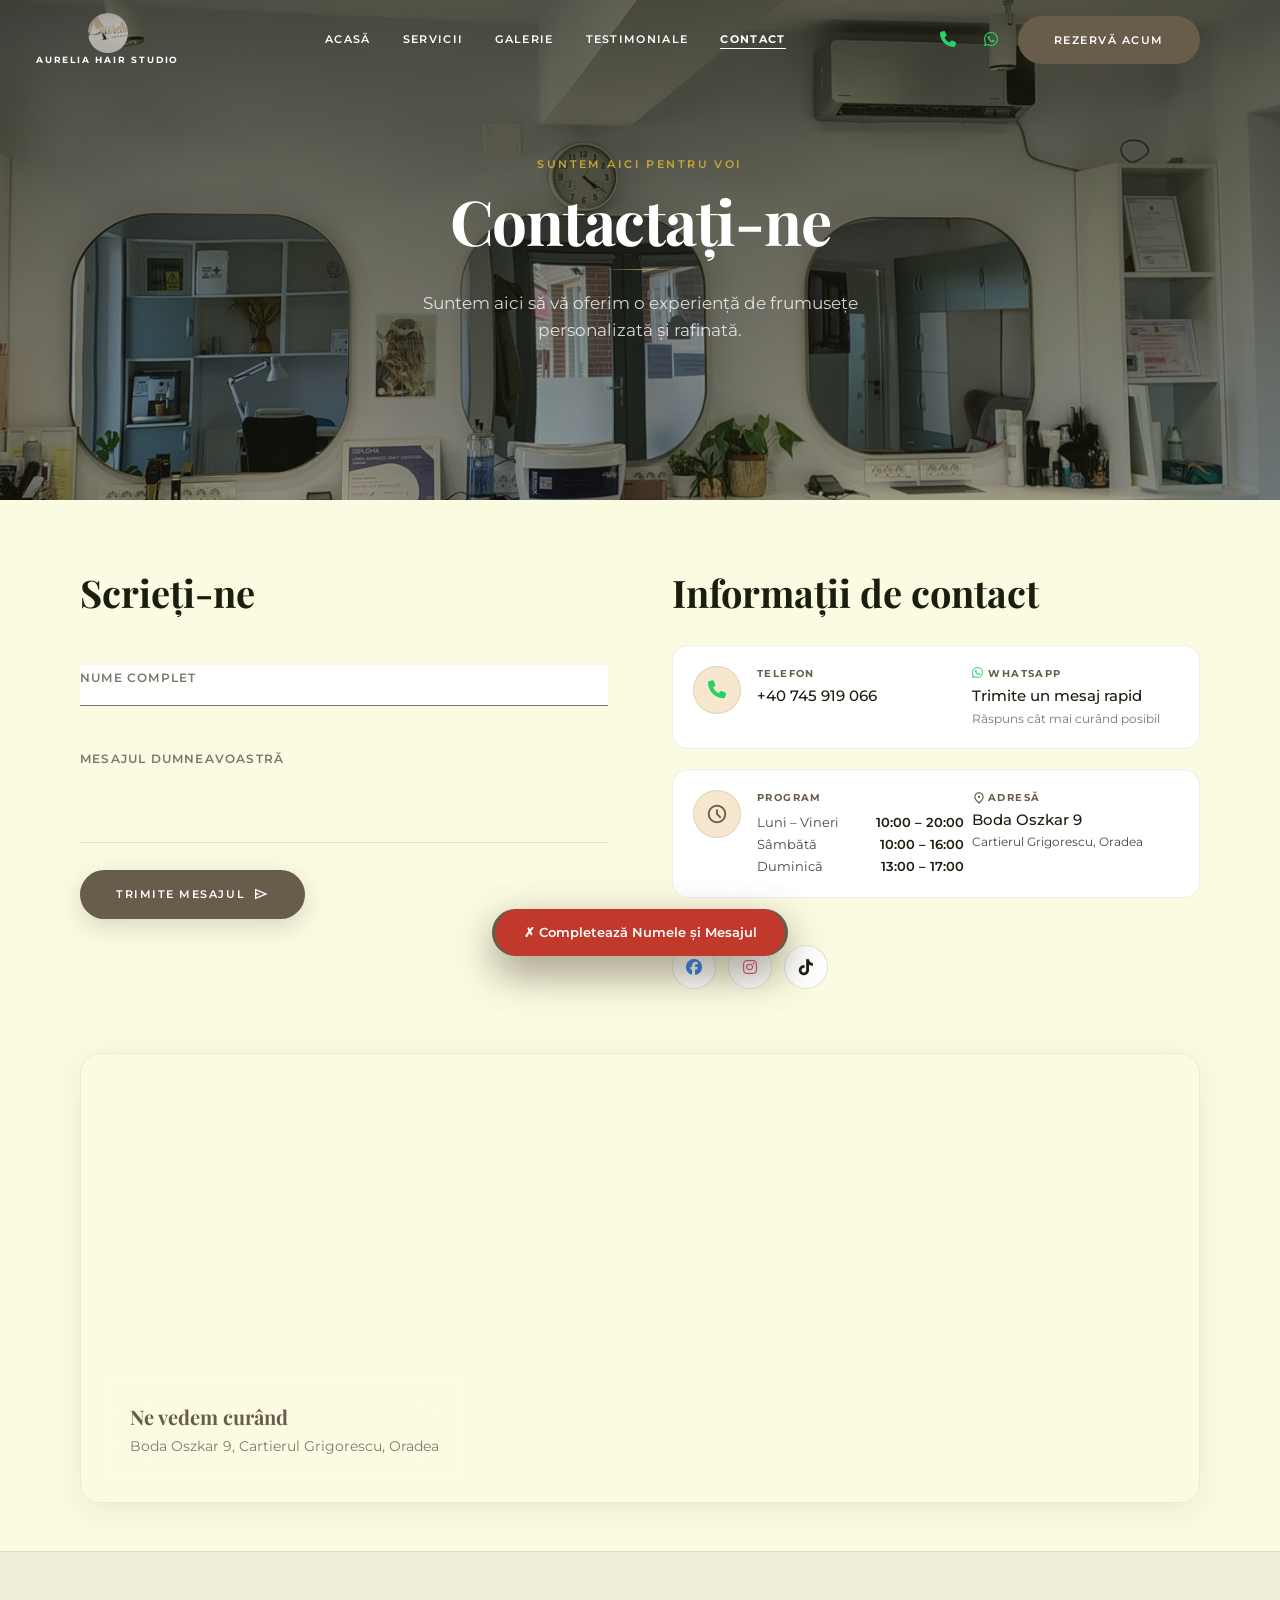
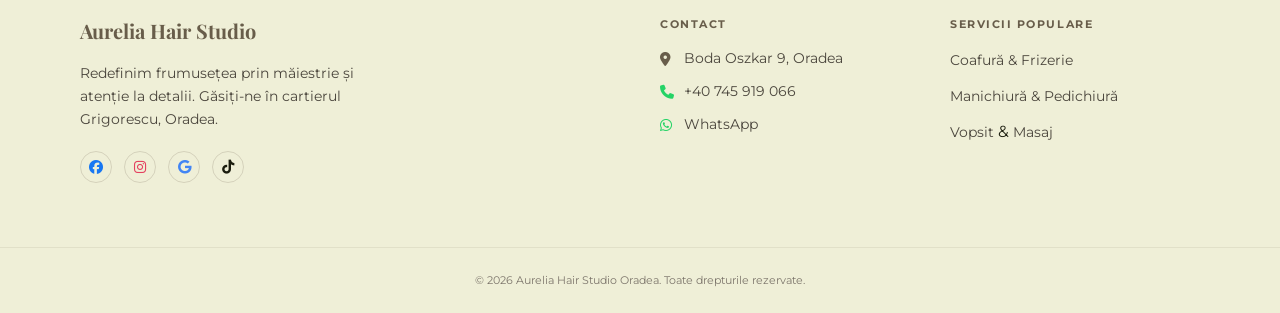
==== Contact.html @ ef30b787 "Primer commit: web Aurelia Hair Studio" ====
<!DOCTYPE html>
<html class="light" lang="ro">
<head>
<meta charset="utf-8"/>
<meta content="width=device-width, initial-scale=1.0" name="viewport"/>
<title>Contact – Aurelia Hair Studio Oradea</title>
<meta name="description" content="Contactează Aurelia Hair Studio Oradea. Boda Oszkar 9, Cartierul Grigorescu. Telefon, WhatsApp, formular de contact și hartă."/>
<script src="js/tailwind.min.js"></script>
<link href="css/fonts.css" rel="stylesheet"/>
<link href="css/material-symbols.css" rel="stylesheet"/>
<link rel="stylesheet" href="css/fontawesome.min.css"/>
<script type="application/ld+json">
{
  "@context": "https://schema.org",
  "@type": "HairSalon",
  "@id": "https://AureliaHairStudio.ro",
  "name": "Aurelia Hair Studio",
  "description": "Coafură, manichiură, masaj și tratamente de lux în Oradea.",
  "image": "https://AureliaHairStudio.ro/images/Logo1.jpg",
  "url": "https://AureliaHairStudio.ro",
  "telephone": "+40-745-919-066",
  "email": "contact@aureliahairstudio.ro",
  "address": {
    "@type": "PostalAddress",
    "streetAddress": "Boda Oszkar 9",
    "addressLocality": "Oradea",
    "addressRegion": "Bihor",
    "postalCode": "410047",
    "addressCountry": "RO"
  },
  "geo": {
    "@type": "GeoCoordinates",
    "latitude": 47.0261015,
    "longitude": 21.9328077
  },
  "openingHoursSpecification": [
    {
      "@type": "OpeningHoursSpecification",
      "dayOfWeek": ["Monday", "Tuesday", "Wednesday", "Thursday", "Friday"],
      "opens": "10:00",
      "closes": "20:00"
    },
    {
      "@type": "OpeningHoursSpecification",
      "dayOfWeek": "Saturday",
      "opens": "10:00",
      "closes": "16:00"
    },
    {
      "@type": "OpeningHoursSpecification",
      "dayOfWeek": "Sunday",
      "opens": "13:00",
      "closes": "17:00"
    }
  ],
  "priceRange": "$$",
  "areaServed": {
    "@type": "City",
    "name": "Oradea"
  },
  "sameAs": [
    "https://www.facebook.com/profile.php?id=61572801821095",
    "https://www.instagram.com/aureliamoga749",
    "https://www.tiktok.com/@aurelia.moga46"
  ],
  "hasOfferCatalog": {
    "@type": "OfferCatalog",
    "name": "Servicii Aurelia Hair Studio",
    "itemListElement": [
      {
        "@type": "Offer",
        "itemOffered": {
          "@type": "Service",
          "name": "Coafură & Frizerie",
          "description": "Tuns, aranjat din perie, coafat ocazii, împletituri"
        }
      },
      {
        "@type": "Offer",
        "itemOffered": {
          "@type": "Service",
          "name": "Vopsit",
          "description": "Vopsit, balayage, airtouch, suvițat, nuanțare"
        }
      },
      {
        "@type": "Offer",
        "itemOffered": {
          "@type": "Service",
          "name": "Masaj",
          "description": "Masaj relaxare, masaj terapeutic, tratamente faciale"
        }
      },
      {
        "@type": "Offer",
        "itemOffered": {
          "@type": "Service",
          "name": "Manichiură & Pedichiură",
          "description": "Manichiură simplă, semi-permanentă, gel"
        }
      }
    ]
  },
  "aggregateRating": {
    "@type": "AggregateRating",
    "ratingValue": "4.9",
    "bestRating": "5",
    "ratingCount": "500"
  }
}
</script>
<script id="tailwind-config">
  tailwind.config={darkMode:"class",theme:{extend:{colors:{"gold":"#D4AF37","background":"#fbfbe2","surface-container":"#efefd7","surface-container-low":"#f5f5dc","surface":"#fbfbe2","primary":"#685d4a","on-primary":"#ffffff","primary-container":"#f7e7ce","on-primary-container":"#726753","on-surface":"#1b1d0e","on-surface-variant":"#4b463d","primary-fixed":"#f0e0c8","outline":"#7d766c","secondary":"#7b5455","secondary-container":"#fecbcb"},spacing:{"section-gap":"120px","margin-desktop":"80px","margin-mobile":"20px"}}}}
</script>
<style>
  :root{--gold:#D4AF37;--primary:#685d4a;}
  *{box-sizing:border-box;}
  html{scroll-behavior:smooth;}
  body{font-family:'Montserrat',sans-serif;background:#fbfbe2;color:#1b1d0e;overflow-x:hidden;}

  .nav-link{font-family:'Montserrat',sans-serif;font-size:11px;font-weight:600;letter-spacing:0.12em;text-transform:uppercase;color:#4b463d;transition:color 0.3s;position:relative;padding-bottom:2px;}
  .nav-link::after{content:'';position:absolute;bottom:0;left:0;width:100%;height:1px;background:var(--gold);transform:scaleX(0);transform-origin:left;transition:transform 0.3s;}
  .nav-link:hover::after,.nav-link.active::after{transform:scaleX(1);}
  .nav-link:hover,.nav-link.active{color:var(--primary);}
  .nav-link.active{font-weight:700;}
  #site-header:not(.scrolled) .nav-link,
  #site-header:not(.scrolled) .nav-link.active{color:#fff;}
  #site-header:not(.scrolled) .nav-link::after{background:#fff;}
  #site-header:not(.scrolled) .nav-link:hover{color:rgba(255,255,255,0.75);}
  .brand-label{color:var(--primary);}
  #site-header:not(.scrolled) .brand-label{color:#fff;}

  .gold-line{height:1px;background:linear-gradient(90deg,transparent,var(--gold),transparent);opacity:0.35;}
  .eyebrow{font-family:'Montserrat',sans-serif;font-size:11px;font-weight:600;letter-spacing:0.18em;text-transform:uppercase;color:var(--gold);display:block;margin-bottom:0.75rem;}

  /* MOBILE MENU */
  #mobile-menu{position:fixed;inset:0;background:rgba(251,251,226,0.97);backdrop-filter:blur(20px);z-index:200;display:flex;flex-direction:column;align-items:center;justify-content:center;gap:2rem;transform:translateX(100%);transition:transform 0.4s cubic-bezier(.77,0,.18,1);}
  #mobile-menu.open{transform:translateX(0);}
  .mobile-nav-link{font-family:'Playfair Display',serif;font-size:2rem;font-weight:600;color:var(--primary);transition:opacity 0.2s;}
  .mobile-nav-link:hover{opacity:0.7;}

  /* BTN */
  .btn-primary{display:inline-flex;align-items:center;gap:0.5rem;background:var(--primary);color:#fff;font-family:'Montserrat',sans-serif;font-size:11px;font-weight:600;letter-spacing:0.14em;text-transform:uppercase;padding:1rem 2.25rem;border-radius:9999px;transition:all 0.3s;box-shadow:0 8px 24px rgba(104,93,74,0.22);}
  .btn-primary:hover{background:#574e3d;transform:translateY(-2px);box-shadow:0 16px 40px rgba(104,93,74,0.32);}
  .btn-primary:active{transform:scale(0.97);}

  /* FORM – Quiet inputs */
  .quiet-input{
    border:none;
    border-bottom:1px solid rgba(212,175,55,0.35);
    background:transparent;
    border-radius:0;
    padding:12px 0;
    width:100%;
    font-family:'Montserrat',sans-serif;
    font-size:15px;
    color:#1b1d0e;
    transition:all 0.3s;
    outline:none;
  }
  .quiet-input::placeholder{color:#7d766c;}
  .quiet-input:focus{
    border-bottom:2px solid var(--primary);
    box-shadow:none;
  }
  textarea.quiet-input{resize:none;}

  /* INPUT GROUP label animation */
  .input-group{position:relative;padding-top:20px;}
  .input-group label{
    position:absolute;
    top:24px;left:0;
    font-family:'Montserrat',sans-serif;
    font-size:12px;font-weight:600;
    letter-spacing:0.1em;text-transform:uppercase;
    color:#7d766c;
    transition:all 0.3s;
    pointer-events:none;
  }
  .input-group input:not(:placeholder-shown) ~ label,
  .input-group input:focus ~ label,
  .input-group textarea:not(:placeholder-shown) ~ label,
  .input-group textarea:focus ~ label{
    top:0;font-size:10px;color:var(--primary);letter-spacing:0.14em;
  }

  /* INFO CARD */
  .info-card{
    display:flex;
    align-items:flex-start;
    gap:1rem;
    padding:1.25rem;
    border-radius:1rem;
    border:1px solid rgba(104,93,74,0.1);
    background:#fff;
    transition:transform 0.3s,box-shadow 0.3s;
  }
  .info-card:hover{transform:translateY(-3px);box-shadow:0 12px 32px rgba(104,93,74,0.09);}
  .info-icon{
    width:48px;height:48px;
    border-radius:50%;
    border:1px solid rgba(104,93,74,0.15);
    background:#f7e7ce;
    display:flex;align-items:center;justify-content:center;
    flex-shrink:0;
  }

  /* REVEAL */
  .reveal{opacity:0;transform:translateY(24px);transition:opacity 0.75s cubic-bezier(.2,0,.2,1),transform 0.75s cubic-bezier(.2,0,.2,1);}
  .reveal.visible{opacity:1;transform:translateY(0);}
  .reveal-left{opacity:0;transform:translateX(-28px);transition:opacity 0.8s cubic-bezier(.2,0,.2,1),transform 0.8s cubic-bezier(.2,0,.2,1);}
  .reveal-left.visible{opacity:1;transform:translateX(0);}
  .reveal-right{opacity:0;transform:translateX(28px);transition:opacity 0.8s cubic-bezier(.2,0,.2,1),transform 0.8s cubic-bezier(.2,0,.2,1);}
  .reveal-right.visible{opacity:1;transform:translateX(0);}
  .delay-100{transition-delay:0.1s;}.delay-200{transition-delay:0.2s;}.delay-300{transition-delay:0.3s;}

  footer a:hover{color:var(--primary);}

  /* MAP */
  .map-wrapper{
    border-radius:1.25rem;
    overflow:hidden;
    border:1px solid rgba(104,93,74,0.1);
    box-shadow:0 8px 32px rgba(104,93,74,0.1);
    position:relative;
  }

  /* TOASTS */
  #success-toast, #error-toast{
    position:fixed;
    bottom:24px;left:50%;
    transform:translateX(-50%) translateY(80px);
    color:#fff;
    font-family:'Montserrat',sans-serif;font-size:13px;font-weight:600;
    padding:14px 28px;border-radius:9999px;
    box-shadow:0 16px 40px rgba(104,93,74,0.35);
    z-index:999;
    transition:transform 0.4s cubic-bezier(.2,0,.2,1);
    pointer-events:none;
    white-space:nowrap;
  }
  #success-toast{background:#685d4a;}
  #error-toast{background:#c0392b;}
  #success-toast.show, #error-toast.show{transform:translateX(-50%) translateY(0);}
  .skip-link{position:absolute;top:-100%;left:50%;transform:translateX(-50%);background:var(--primary);color:#fff;padding:12px 24px;border-radius:0 0 8px 8px;font-family:'Montserrat',sans-serif;font-size:13px;font-weight:600;z-index:9999;text-decoration:none;transition:top 0.2s;}.skip-link:focus{top:0;}
</style>
</head>
<body>
<a href="#main-content" class="skip-link">Salt la conținut</a>

<!-- TOASTS -->
<div id="success-toast" role="status" aria-live="polite">✓ Redirecționare către WhatsApp...</div>
<div id="error-toast" role="alert" aria-live="assertive">✗ Completează Numele și Mesajul</div>

<!-- MOBILE MENU -->
<div id="mobile-menu" role="dialog" aria-label="Meniu principal">
  <button id="close-menu" class="absolute top-6 right-6 p-2 text-primary" aria-label="Închide meniu">
    <span class="material-symbols-outlined text-3xl">close</span>
  </button>
  <a class="mobile-nav-link" href="index.html">Acasă</a>
  <a class="mobile-nav-link" href="Servicii.html">Servicii</a>
  <a class="mobile-nav-link" href="Galerie.html">Galerie</a>
  <a class="mobile-nav-link" href="Testimoniale.html">Testimoniale</a>
  <a class="mobile-nav-link active" href="Contact.html">Contact</a>
  <a href="Rezervari.html" class="btn-primary mt-4">Rezervă acum</a>
</div>

<!-- HEADER -->
<header id="site-header" class="fixed top-0 left-0 right-0 z-50" style="background:rgba(251,251,226,0);transition:all 0.3s;">
  <div class="flex justify-between items-center max-w-[1280px] mx-auto px-6 md:px-margin-desktop h-20">
    <a href="index.html" class="flex flex-col items-center flex-shrink-0" style="margin-left:-44px;">
      <img src="images/Logo1.jpg" alt="Aurelia Hair Studio" class="h-10 w-10 rounded-full object-cover shadow-sm"/>
      <span class="brand-label" style="font-family:'Montserrat';font-size:9px;font-weight:700;letter-spacing:0.2em;text-transform:uppercase;">Aurelia Hair Studio</span>
    </a>
    <nav class="hidden md:flex items-center space-x-8">
      <a class="nav-link" href="index.html">Acasă</a>
      <a class="nav-link" href="Servicii.html">Servicii</a>
      <a class="nav-link" href="Galerie.html">Galerie</a>
      <a class="nav-link" href="Testimoniale.html">Testimoniale</a>
      <a class="nav-link active" href="Contact.html">Contact</a>
    </nav>
    <div class="hidden md:flex items-center gap-3">
      <a href="tel:+40745919066" class="p-2 hover:text-primary transition-colors" title="Sună-ne"><i class="fa-solid fa-phone" style="color:#25D366"></i></a>
      <a href="https://wa.me/40745919066" target="_blank" rel="noopener noreferrer" class="p-2 hover:text-primary transition-colors" title="WhatsApp"><i class="fa-brands fa-whatsapp" style="color:#25D366"></i></a>
      <a href="Rezervari.html" class="btn-primary">Rezervă acum</a>
    </div>
    <button id="open-menu" class="md:hidden p-2 text-primary" aria-label="Deschide meniu">
      <span class="material-symbols-outlined text-2xl">menu</span>
    </button>
  </div>
</header>

<main id="main-content">

<!-- HERO -->
<section class="relative h-[420px] md:h-[500px] flex items-center justify-center overflow-hidden">
  <img src="images/Scaune.jpg" alt="Salon Aurelia Hair Studio – Contact" class="absolute inset-0 w-full h-full object-cover" style="transform:scale(1.04);" loading="eager"/>
  <div style="position:absolute;inset:0;background:linear-gradient(to bottom,rgba(27,29,14,0.62) 0%,rgba(27,29,14,0.45) 100%);"></div>
  <div class="relative z-10 text-center px-6">
    <span style="font-family:'Montserrat';font-size:11px;font-weight:600;letter-spacing:0.22em;text-transform:uppercase;color:rgba(212,175,55,0.9);display:block;margin-bottom:1rem;">Suntem aici pentru voi</span>
    <h1 style="font-family:'Playfair Display',serif;font-size:clamp(36px,5vw,62px);font-weight:700;color:#fff;line-height:1.05;letter-spacing:-0.02em;margin-bottom:1rem;">Contactați-ne</h1>
    <div style="height:1px;width:80px;background:linear-gradient(90deg,transparent,rgba(212,175,55,0.7),transparent);margin:0 auto 1.25rem;"></div>
    <p style="font-family:'Montserrat',sans-serif;font-size:17px;color:rgba(255,255,255,0.8);max-width:480px;margin:0 auto;line-height:1.6;">Suntem aici să vă oferim o experiență de frumusețe personalizată și rafinată.</p>
  </div>
</section>

<!-- MAIN CONTACT SECTION -->
<section class="py-16">
  <div class="max-w-[1280px] mx-auto px-6 md:px-margin-desktop">
    <div class="grid grid-cols-1 lg:grid-cols-2 gap-12 lg:gap-16 items-start">

      <!-- CONTACT FORM -->
      <div class="reveal-left">
        <h2 style="font-family:'Playfair Display',serif;font-size:clamp(26px,3vw,38px);font-weight:700;color:#1b1d0e;margin-bottom:1.5rem;">Scrieți-ne</h2>

        <form id="contact-form" class="space-y-5" novalidate>

          <div class="input-group">
            <input class="quiet-input" id="cf-name" type="text" placeholder=" " autocomplete="name" required/>
            <label for="cf-name">Nume Complet</label>
          </div>

          <div class="input-group">
            <textarea class="quiet-input" id="cf-message" rows="3" placeholder=" " required></textarea>
            <label for="cf-message">Mesajul Dumneavoastră</label>
          </div>

          <button id="submit-btn" class="btn-primary w-full md:w-auto" type="submit" style="justify-content:center;">
            <span id="submit-text">Trimite Mesajul</span>
            <span id="submit-icon" class="material-symbols-outlined" style="font-size:16px;">send</span>
          </button>
        </form>
      </div>

      <!-- INFO SIDE -->
      <div class="space-y-5 reveal-right">
        <div>
          <h2 style="font-family:'Playfair Display',serif;font-size:clamp(26px,3vw,38px);font-weight:700;color:#1b1d0e;margin-bottom:1.5rem;">Informații de contact</h2>
        </div>

        <!-- Telefon + WhatsApp -->
        <div class="info-card">
          <div class="info-icon">
            <i class="fa-solid fa-phone" style="color:#25D366;font-size:18px;"></i>
          </div>
          <div style="display:grid;grid-template-columns:1fr 1fr;gap:0.5rem;width:100%;">
            <div>
              <span style="font-family:'Montserrat';font-size:10px;font-weight:700;letter-spacing:0.14em;text-transform:uppercase;color:var(--primary);display:block;margin-bottom:4px;">Telefon</span>
              <a href="tel:+40745919066" style="font-family:'Montserrat',sans-serif;font-size:15px;color:#1b1d0e;font-weight:500;text-decoration:none;display:block;">+40 745 919 066</a>
            </div>
            <div>
              <span style="font-family:'Montserrat';font-size:10px;font-weight:700;letter-spacing:0.14em;text-transform:uppercase;color:var(--primary);display:block;margin-bottom:4px;"><i class="fa-brands fa-whatsapp" style="color:#25D366;margin-right:4px;font-size:12px;"></i>WhatsApp</span>
              <a href="https://wa.me/40745919066" target="_blank" rel="noopener noreferrer" style="font-family:'Montserrat',sans-serif;font-size:15px;color:#1b1d0e;font-weight:500;text-decoration:none;display:block;">Trimite un mesaj rapid</a>
              <p style="font-family:'Montserrat',sans-serif;font-size:12px;color:#7d766c;margin-top:2px;">Răspuns cât mai curând posibil</p>
            </div>
          </div>
        </div>

        <!-- Program + Adresă -->
        <div class="info-card">
          <div class="info-icon">
            <span class="material-symbols-outlined" style="color:var(--primary);font-size:22px;">schedule</span>
          </div>
          <div style="display:grid;grid-template-columns:1fr 1fr;gap:0.5rem;width:100%;">
            <div>
              <span style="font-family:'Montserrat';font-size:10px;font-weight:700;letter-spacing:0.14em;text-transform:uppercase;color:var(--primary);display:block;margin-bottom:6px;">Program</span>
              <div style="font-family:'Montserrat',sans-serif;font-size:13px;color:#4b463d;line-height:1.7;">
                <div class="flex justify-between" style="gap:1rem;"><span>Luni – Vineri</span><span style="font-weight:600;color:#1b1d0e;">10:00 – 20:00</span></div>
                <div class="flex justify-between" style="gap:1rem;"><span>Sâmbătă</span><span style="font-weight:600;color:#1b1d0e;">10:00 – 16:00</span></div>
                <div class="flex justify-between" style="gap:1rem;"><span>Duminică</span><span style="font-weight:600;color:#1b1d0e;">13:00 – 17:00</span></div>
              </div>
            </div>
            <div>
              <span style="font-family:'Montserrat';font-size:10px;font-weight:700;letter-spacing:0.14em;text-transform:uppercase;color:var(--primary);display:block;margin-bottom:4px;"><span class="material-symbols-outlined" style="font-size:14px;color:var(--primary);vertical-align:middle;margin-right:2px;">location_on</span>Adresă</span>
              <a href="https://maps.google.com/?q=Aurelia+Hair+Studio,+Boda+Oszkar+9,+Oradea" target="_blank" rel="noopener noreferrer" style="font-family:'Montserrat',sans-serif;font-size:15px;color:#1b1d0e;font-weight:500;text-decoration:none;display:block;">Boda Oszkar 9</a>
              <p style="font-family:'Montserrat',sans-serif;font-size:12px;color:#4b463d;margin-top:2px;">Cartierul Grigorescu, Oradea</p>
            </div>
          </div>
        </div>

        <!-- Social links -->
        <div>
          <span style="font-family:'Montserrat';font-size:10px;font-weight:700;letter-spacing:0.14em;text-transform:uppercase;color:var(--primary);display:block;margin-bottom:12px;">Urmărește-ne</span>
          <div class="flex gap-3">
            <a href="https://www.facebook.com/profile.php?id=61572801821095" target="_blank" rel="noopener noreferrer" class="w-11 h-11 rounded-full flex items-center justify-center transition-all hover:scale-110" style="border:1.5px solid rgba(104,93,74,0.18);background:#fff;">
              <i class="fa-brands fa-facebook" style="color:#1877F2;font-size:16px;"></i>
            </a>
            <a href="https://www.instagram.com/aureliamoga749?igsh=M29ramxvZG9yc3p6" target="_blank" rel="noopener noreferrer" class="w-11 h-11 rounded-full flex items-center justify-center transition-all hover:scale-110" style="border:1.5px solid rgba(104,93,74,0.18);background:#fff;">
              <i class="fa-brands fa-instagram" style="color:#E4405F;font-size:16px;"></i>
            </a>
            <a href="https://www.tiktok.com/@aurelia.moga46?_r=1&_t=ZN-96ePt0rUFc6" target="_blank" rel="noopener noreferrer" class="w-11 h-11 rounded-full flex items-center justify-center transition-all hover:scale-110" style="border:1.5px solid rgba(104,93,74,0.18);background:#fff;">
              <i class="fa-brands fa-tiktok" style="font-size:16px;"></i>
            </a>
          </div>
        </div>
      </div>
    </div>
  </div>
</section>

<!-- MAP SECTION -->
<section class="pb-12">
  <div class="max-w-[1280px] mx-auto px-6 md:px-margin-desktop">
    <div class="reveal">
      <a href="https://maps.google.com/?q=Aurelia+Hair+Studio,+Boda+Oszkar+9,+Oradea" target="_blank" rel="noopener noreferrer" class="block map-wrapper relative group" style="height:450px;">
        <!-- OpenStreetMap embed -->
        <iframe class="w-full h-full border-0 pointer-events-none" src="https://www.openstreetmap.org/export/embed.html?bbox=21.929,47.024,21.937,47.028&layer=mapnik&marker=47.0261015,21.9328077" loading="lazy" title="Harta Aurelia Hair Studio"></iframe>
        <!-- Glass panel -->
        <div style="position:absolute;bottom:24px;left:24px;background:rgba(251,251,226,0.7);backdrop-filter:blur(20px);-webkit-backdrop-filter:blur(20px);border-radius:12px;border:1px solid rgba(255,255,255,0.2);padding:20px 24px;">
          <div style="font-family:'Playfair Display',serif;font-size:20px;font-weight:700;color:var(--primary);margin-bottom:4px;">Ne vedem curând</div>
          <p style="font-family:'Montserrat',sans-serif;font-size:14px;color:#4b463d;opacity:0.7;">Boda Oszkar 9, Cartierul Grigorescu, Oradea</p>
        </div>
      </a>
    </div>
  </div>
</section>

</main>

<!-- FOOTER -->
<footer style="background:#efefd7;border-top:1px solid rgba(104,93,74,0.12);">
  <nav aria-label="Navigare footer" class="max-w-[1280px] mx-auto px-6 md:px-margin-desktop py-16">
    <div class="grid grid-cols-1 md:grid-cols-4 gap-10">
      <div class="md:col-span-2 space-y-4">
        <div style="font-family:'Playfair Display',serif;font-size:20px;font-weight:700;color:var(--primary);">Aurelia Hair Studio</div>
        <p style="font-family:'Montserrat',sans-serif;font-size:14px;line-height:1.65;color:#4b463d;max-width:300px;">Redefinim frumusețea prin măiestrie și atenție la detalii. Găsiți-ne în cartierul Grigorescu, Oradea.</p>
        <div class="flex gap-3 pt-1">
          <a href="https://www.facebook.com/profile.php?id=61572801821095" target="_blank" rel="noopener noreferrer" class="w-8 h-8 rounded-full flex items-center justify-center transition-all" style="border:1px solid rgba(104,93,74,0.2);"><i class="fa-brands fa-facebook text-sm" style="color:#1877F2"></i></a>
          <a href="https://www.instagram.com/aureliamoga749?igsh=M29ramxvZG9yc3p6" target="_blank" rel="noopener noreferrer" class="w-8 h-8 rounded-full flex items-center justify-center transition-all" style="border:1px solid rgba(104,93,74,0.2);"><i class="fa-brands fa-instagram text-sm" style="color:#E4405F"></i></a>
          <a href="https://www.google.com/maps/search/?api=1&query=Aurelia+Hair+Studio+Boda+Oszkar+9+Oradea" target="_blank" rel="noopener noreferrer" class="w-8 h-8 rounded-full flex items-center justify-center transition-all" style="border:1px solid rgba(104,93,74,0.2);"><i class="fa-brands fa-google text-sm" style="color:#4285F4"></i></a>
          <a href="https://www.tiktok.com/@aurelia.moga46?_r=1&_t=ZN-96ePt0rUFc6" target="_blank" rel="noopener noreferrer" class="w-8 h-8 rounded-full flex items-center justify-center transition-all" style="border:1px solid rgba(104,93,74,0.2);"><i class="fa-brands fa-tiktok text-sm"></i></a>
        </div>
      </div>
      <div class="space-y-4">
        <h4 style="font-family:'Montserrat';font-size:11px;font-weight:700;letter-spacing:0.14em;text-transform:uppercase;color:var(--primary);">Contact</h4>
        <ul class="space-y-3">
          <li><a href="Contact.html" style="font-family:'Montserrat';font-size:14px;color:#4b463d;display:flex;align-items:center;gap:8px;"><i class="fa-solid fa-location-dot" style="color:var(--primary);width:16px;"></i> Boda Oszkar 9, Oradea</a></li>
          <li><a href="tel:+40745919066" style="font-family:'Montserrat';font-size:14px;color:#4b463d;display:flex;align-items:center;gap:8px;"><i class="fa-solid fa-phone" style="color:#25D366;width:16px;"></i> +40 745 919 066</a></li>
          <li><a href="https://wa.me/40745919066" target="_blank" rel="noopener noreferrer" style="font-family:'Montserrat';font-size:14px;color:#4b463d;display:flex;align-items:center;gap:8px;"><i class="fa-brands fa-whatsapp" style="color:#25D366;width:16px;"></i> WhatsApp</a></li>
        </ul>
      </div>
      <div class="space-y-4">
        <h4 style="font-family:'Montserrat';font-size:11px;font-weight:700;letter-spacing:0.14em;text-transform:uppercase;color:var(--primary);">Servicii Populare</h4>
        <ul class="space-y-3">
          <li><a href="Servicii.html#coafura" style="font-family:'Montserrat';font-size:14px;color:#4b463d;">Coafură &amp; Frizerie</a></li>
          <li><a href="Servicii.html#manichiura" style="font-family:'Montserrat';font-size:14px;color:#4b463d;">Manichiură &amp; Pedichiură</a></li>
          <li><a href="Servicii.html#vopsit" style="font-family:'Montserrat';font-size:14px;color:#4b463d;">Vopsit</a> &amp; <a href="Servicii.html#masaj" style="font-family:'Montserrat';font-size:14px;color:#4b463d;">Masaj</a></li>
        </ul>
      </div>
    </div>
  </nav>
  <div style="border-top:1px solid rgba(104,93,74,0.1);">
    <div class="max-w-[1280px] mx-auto px-6 md:px-margin-desktop py-6 text-center">
      <p style="font-family:'Montserrat';font-size:11px;color:#7d766c;">© <span id="copyright-year"></span> Aurelia Hair Studio Oradea. Toate drepturile rezervate.</p>
    </div>
  </div>
</footer>

<!-- FAB Mobile -->
<a href="Rezervari.html" class="fixed bottom-6 right-6 w-14 h-14 bg-primary text-white rounded-full flex items-center justify-center shadow-xl md:hidden z-40" style="box-shadow:0 8px 24px rgba(104,93,74,0.4);">
  <span class="material-symbols-outlined" style="font-variation-settings:'FILL' 1;">calendar_month</span>
</a>

<script>
  // HEADER
  const header = document.getElementById('site-header');
  window.addEventListener('scroll', () => {
    if (window.scrollY > 60) {
      header.classList.add('scrolled');
      header.style.background = 'rgba(251,251,226,0.96)';
      header.style.backdropFilter = 'blur(18px)';
      header.style.borderBottom = '1px solid rgba(104,93,74,0.12)';
      header.style.boxShadow = '0 4px 24px rgba(104,93,74,0.08)';
    } else {
      header.classList.remove('scrolled');
      header.style.background = '';
      header.style.backdropFilter = '';
      header.style.borderBottom = '';
      header.style.boxShadow = '';
    }
  }, { passive: true });

  // MOBILE MENU
  document.getElementById('open-menu').addEventListener('click', () => {
    document.getElementById('mobile-menu').classList.add('open');
    document.body.style.overflow = 'hidden';
  });
  document.getElementById('close-menu').addEventListener('click', () => {
    document.getElementById('mobile-menu').classList.remove('open');
    document.body.style.overflow = '';
  });

  // REVEAL
  const revealEls = document.querySelectorAll('.reveal, .reveal-left, .reveal-right');
  const observer = new IntersectionObserver(entries => {
    entries.forEach(e => { if (e.isIntersecting) e.target.classList.add('visible'); });
  }, { threshold: 0.08 });
  revealEls.forEach(el => observer.observe(el));

  // FORM SUBMIT – WhatsApp
  document.getElementById('contact-form').addEventListener('submit', function(e) {
    e.preventDefault();
    const btn = document.getElementById('submit-btn');
    const txt = document.getElementById('submit-text');
    const ico = document.getElementById('submit-icon');
    const successToast = document.getElementById('success-toast');
    const errorToast = document.getElementById('error-toast');

    const name = document.getElementById('cf-name').value.trim();
    const msg = document.getElementById('cf-message').value.trim();

    // Validation
    if (!name || !msg) {
      errorToast.classList.add('show');
      setTimeout(() => errorToast.classList.remove('show'), 3500);
      return;
    }

    // Check allowed hours: 08:00 - 21:00
    const now = new Date();
    const hour = now.getHours();
    if (hour < 8 || hour >= 21) {
      alert("Ne pare rău, primim mesaje doar între orele 08:00 și 21:00. Vă rugăm să reveniți în acest interval.");
      return; // Stop submission
    }

    // Build WhatsApp message
    const text = 'Salut! Sunt ' + name + '.\nMesaj: ' + msg + '\n_______________________________\nTrimis de pe site-ul Aurelia Hair Studio';
    const url = 'https://wa.me/40745919066?text=' + encodeURIComponent(text);

    // Loading
    btn.style.opacity = '0.7';
    btn.disabled = true;
    txt.textContent = 'Se trimite...';
    ico.textContent = 'progress_activity';
    ico.style.animation = 'spin 1s linear infinite';

    // Show success toast
    successToast.classList.add('show');

    // Open WhatsApp in new tab
    const win = window.open(url, '_blank');

    // Fallback for popup blocker
    if (!win || win.closed || typeof win.closed === 'undefined') {
      // Hide success, show fallback link
      successToast.classList.remove('show');
      btn.style.opacity = '1';
      btn.disabled = false;
      txt.textContent = 'Trimite Mesajul';
      ico.textContent = 'send';
      ico.style.animation = '';

      // Inline fallback
      const fallback = document.createElement('div');
      fallback.id = 'wa-fallback';
      fallback.style.cssText = 'position:fixed;bottom:80px;left:50%;transform:translateX(-50%);background:#fff;border:1px solid rgba(104,93,74,0.15);border-radius:12px;padding:16px 20px;box-shadow:0 16px 48px rgba(0,0,0,0.12);z-index:999;text-align:center;font-family:Montserrat,sans-serif;';
      fallback.innerHTML = '<p style="font-size:13px;color:#4b463d;margin-bottom:8px;">Nu s-a deschis automat?</p><a href="' + url + '" target="_blank" rel="noopener noreferrer" style="display:inline-block;background:#25D366;color:#fff;font-size:12px;font-weight:700;padding:10px 24px;border-radius:9999px;text-decoration:none;">Deschide WhatsApp</a>';
      document.body.appendChild(fallback);
      setTimeout(() => { const f = document.getElementById('wa-fallback'); if (f) f.remove(); }, 10000);
      return;
    }

    // Success – reset after delay
    setTimeout(() => {
      this.reset();
      btn.style.opacity = '1';
      btn.disabled = false;
      txt.textContent = 'Trimite Mesajul';
      ico.textContent = 'send';
      ico.style.animation = '';
      setTimeout(() => successToast.classList.remove('show'), 1500);
    }, 1000);
  });

  // Label float on input focus
  document.querySelectorAll('.quiet-input').forEach(input => {
    input.addEventListener('focus', () => {
      const label = input.parentElement.querySelector('label');
      if (label) {
        label.style.top = '0';
        label.style.fontSize = '10px';
        label.style.color = 'var(--primary)';
        label.style.letterSpacing = '0.14em';
      }
    });
    input.addEventListener('blur', () => {
      const label = input.parentElement.querySelector('label');
      if (label && !input.value) {
        label.style.top = '24px';
        label.style.fontSize = '12px';
        label.style.color = '#7d766c';
        label.style.letterSpacing = '0.1em';
      }
    });
  });

  document.getElementById('copyright-year').textContent = new Date().getFullYear();
</script>
<style>
  @keyframes spin { from { transform: rotate(0deg); } to { transform: rotate(360deg); } }
</style>
</body>
</html>
---- css/fonts.css ----
﻿@font-face {
  font-family: 'Montserrat';
  font-style: normal;
  font-weight: 300;
  font-display: swap;
  src: url('../fonts/font1.ttf') format('truetype');
}
@font-face {
  font-family: 'Montserrat';
  font-style: normal;
  font-weight: 400;
  font-display: swap;
  src: url('../fonts/font2.ttf') format('truetype');
}
@font-face {
  font-family: 'Montserrat';
  font-style: normal;
  font-weight: 500;
  font-display: swap;
  src: url('../fonts/font3.ttf') format('truetype');
}
@font-face {
  font-family: 'Montserrat';
  font-style: normal;
  font-weight: 600;
  font-display: swap;
  src: url('../fonts/font4.ttf') format('truetype');
}
@font-face {
  font-family: 'Montserrat';
  font-style: normal;
  font-weight: 700;
  font-display: swap;
  src: url('../fonts/font5.ttf') format('truetype');
}
@font-face {
  font-family: 'Playfair Display';
  font-style: italic;
  font-weight: 400;
  font-display: swap;
  src: url('../fonts/font6.ttf') format('truetype');
}
@font-face {
  font-family: 'Playfair Display';
  font-style: italic;
  font-weight: 600;
  font-display: swap;
  src: url('../fonts/font7.ttf') format('truetype');
}
@font-face {
  font-family: 'Playfair Display';
  font-style: normal;
  font-weight: 400;
  font-display: swap;
  src: url('../fonts/font8.ttf') format('truetype');
}
@font-face {
  font-family: 'Playfair Display';
  font-style: normal;
  font-weight: 500;
  font-display: swap;
  src: url('../fonts/font9.ttf') format('truetype');
}
@font-face {
  font-family: 'Playfair Display';
  font-style: normal;
  font-weight: 600;
  font-display: swap;
  src: url('../fonts/font10.ttf') format('truetype');
}
@font-face {
  font-family: 'Playfair Display';
  font-style: normal;
  font-weight: 700;
  font-display: swap;
  src: url('../fonts/font11.ttf') format('truetype');
}
---- css/material-symbols.css ----
﻿@font-face {
  font-family: 'Material Symbols Outlined';
  font-style: normal;
  font-weight: 100;
  font-display: swap;
  src: url('../fonts/ms-font1.ttf') format('truetype');
}
@font-face {
  font-family: 'Material Symbols Outlined';
  font-style: normal;
  font-weight: 200;
  font-display: swap;
  src: url('../fonts/ms-font2.ttf') format('truetype');
}
@font-face {
  font-family: 'Material Symbols Outlined';
  font-style: normal;
  font-weight: 300;
  font-display: swap;
  src: url('../fonts/ms-font3.ttf') format('truetype');
}
@font-face {
  font-family: 'Material Symbols Outlined';
  font-style: normal;
  font-weight: 400;
  font-display: swap;
  src: url('../fonts/ms-font4.ttf') format('truetype');
}
@font-face {
  font-family: 'Material Symbols Outlined';
  font-style: normal;
  font-weight: 500;
  font-display: swap;
  src: url('../fonts/ms-font5.ttf') format('truetype');
}
@font-face {
  font-family: 'Material Symbols Outlined';
  font-style: normal;
  font-weight: 600;
  font-display: swap;
  src: url('../fonts/ms-font6.ttf') format('truetype');
}
@font-face {
  font-family: 'Material Symbols Outlined';
  font-style: normal;
  font-weight: 700;
  font-display: swap;
  src: url('../fonts/ms-font7.ttf') format('truetype');
}

.material-symbols-outlined {
  font-family: 'Material Symbols Outlined';
  font-weight: normal;
  font-style: normal;
  font-size: 24px;
  line-height: 1;
  letter-spacing: normal;
  text-transform: none;
  display: inline-block;
  white-space: nowrap;
  word-wrap: normal;
  direction: ltr;
}
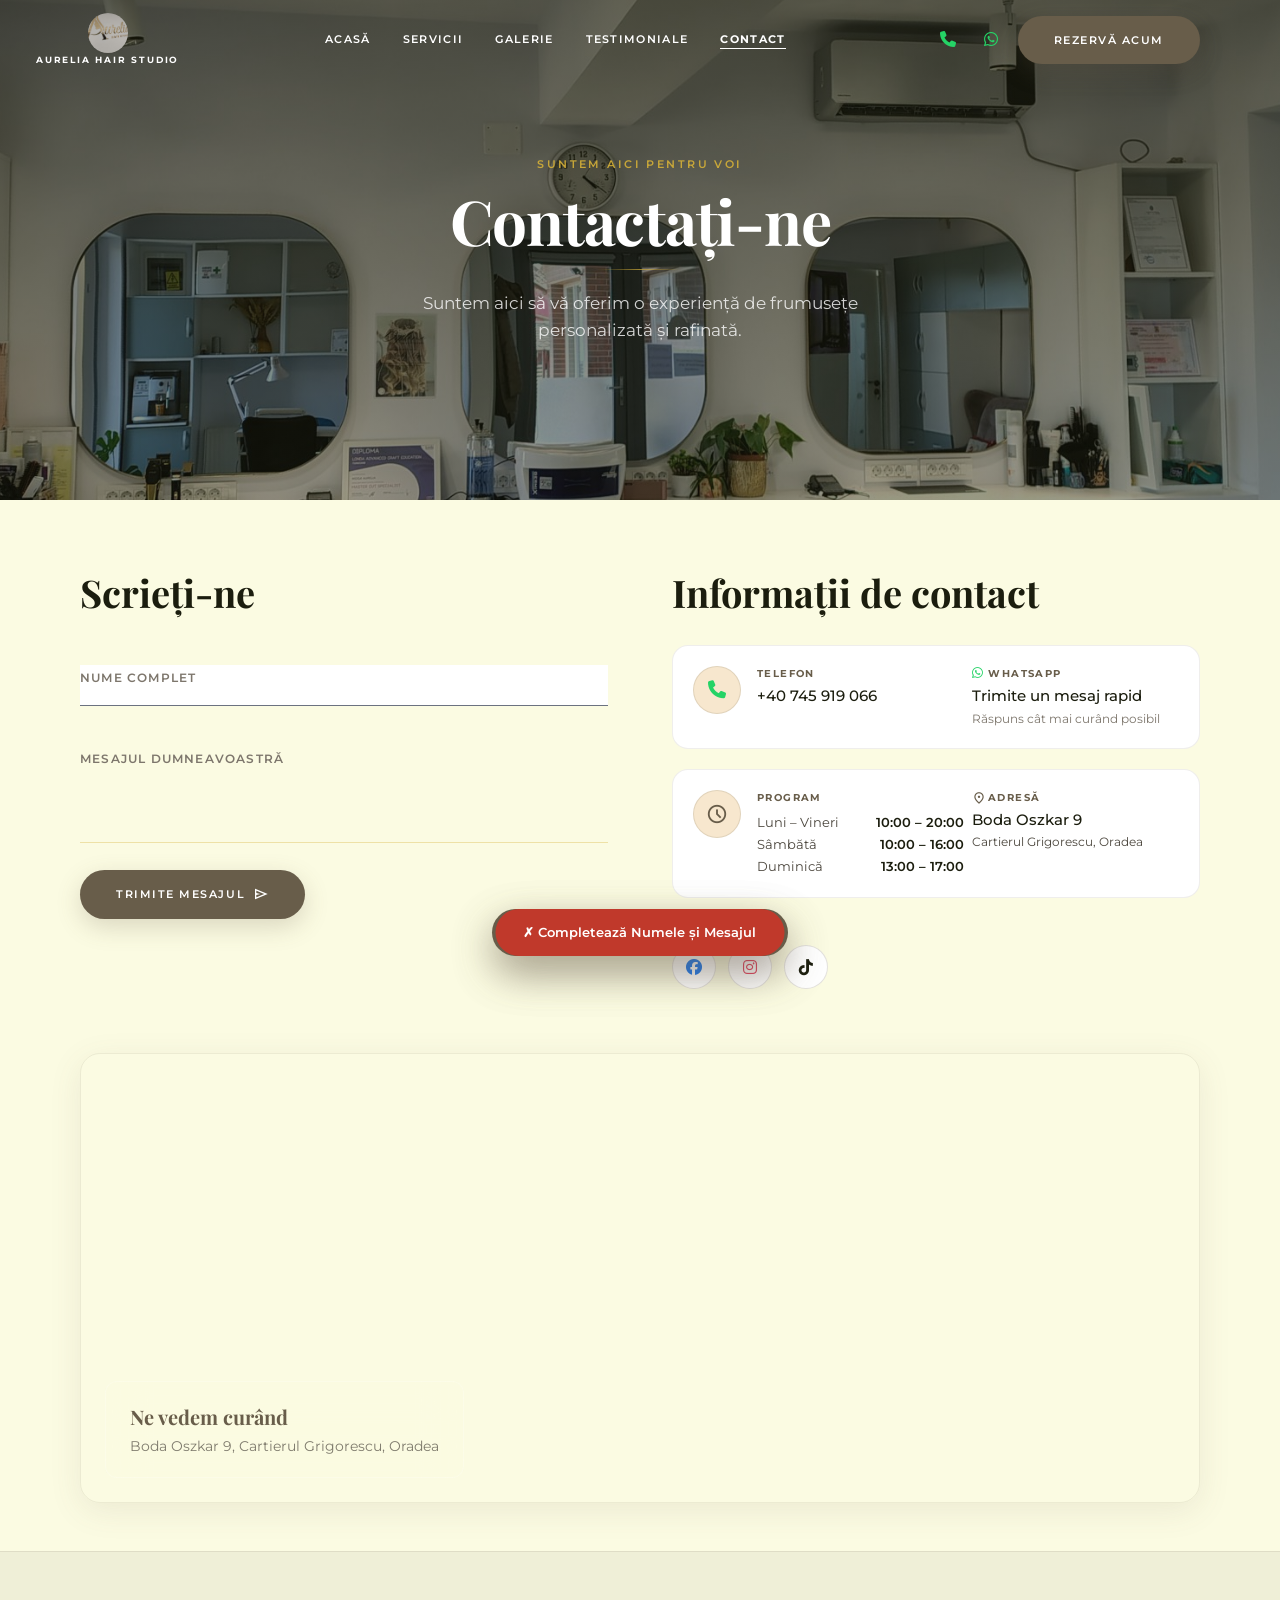
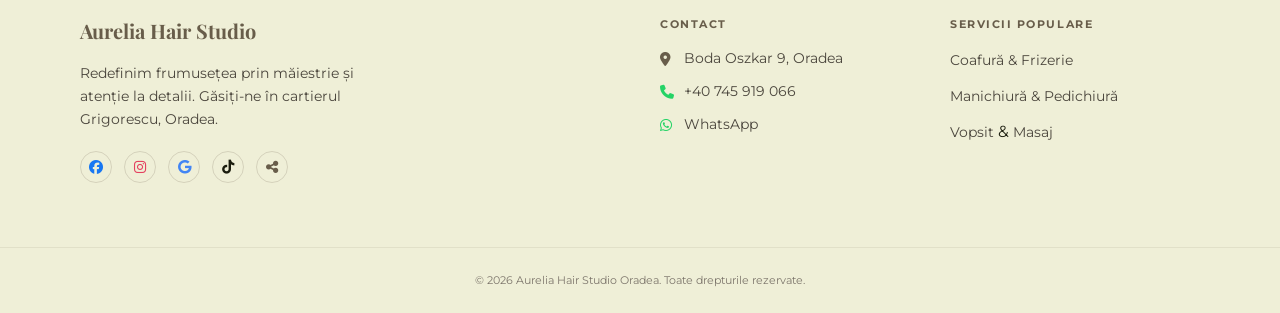
==== commit 0158cafb: "Actualizare site 13/08/2026 20:00:26,50" ====
--- a/Contact.html
+++ b/Contact.html
@@ -429,6 +429,7 @@
           <a href="https://www.instagram.com/aureliamoga749?igsh=M29ramxvZG9yc3p6" target="_blank" rel="noopener noreferrer" class="w-8 h-8 rounded-full flex items-center justify-center transition-all" style="border:1px solid rgba(104,93,74,0.2);"><i class="fa-brands fa-instagram text-sm" style="color:#E4405F"></i></a>
           <a href="https://www.google.com/maps/search/?api=1&query=Aurelia+Hair+Studio+Boda+Oszkar+9+Oradea" target="_blank" rel="noopener noreferrer" class="w-8 h-8 rounded-full flex items-center justify-center transition-all" style="border:1px solid rgba(104,93,74,0.2);"><i class="fa-brands fa-google text-sm" style="color:#4285F4"></i></a>
           <a href="https://www.tiktok.com/@aurelia.moga46?_r=1&_t=ZN-96ePt0rUFc6" target="_blank" rel="noopener noreferrer" class="w-8 h-8 rounded-full flex items-center justify-center transition-all" style="border:1px solid rgba(104,93,74,0.2);"><i class="fa-brands fa-tiktok text-sm"></i></a>
+          <button onclick="sharePage()" class="w-8 h-8 rounded-full flex items-center justify-center transition-all cursor-pointer" style="border:1px solid rgba(104,93,74,0.2);" title="Compartir" aria-label="Compartir pagina"><i class="fa-solid fa-share-nodes text-sm" style="color:var(--primary)"></i></button>
         </div>
       </div>
       <div class="space-y-4">
@@ -596,6 +597,21 @@
   });
 
   document.getElementById('copyright-year').textContent = new Date().getFullYear();
+
+  function sharePage() {
+    if (navigator.share) {
+      navigator.share({ title: 'Aurelia Hair Studio', url: window.location.href }).catch(function(){});
+    } else {
+      navigator.clipboard.writeText(window.location.href).then(function() {
+        var t = document.createElement('div');
+        t.textContent = 'Link copiat!';
+        t.style.cssText = 'position:fixed;bottom:24px;left:50%;transform:translateX(-50%);background:var(--primary);color:#fff;padding:10px 24px;border-radius:8px;font-family:Montserrat,sans-serif;font-size:14px;z-index:9999;opacity:0;transition:opacity 0.3s';
+        document.body.appendChild(t);
+        requestAnimationFrame(function(){ t.style.opacity = '1'; });
+        setTimeout(function(){ t.style.opacity = '0'; setTimeout(function(){ t.remove(); }, 300); }, 2000);
+      });
+    }
+  }
 </script>
 <style>
   @keyframes spin { from { transform: rotate(0deg); } to { transform: rotate(360deg); } }
